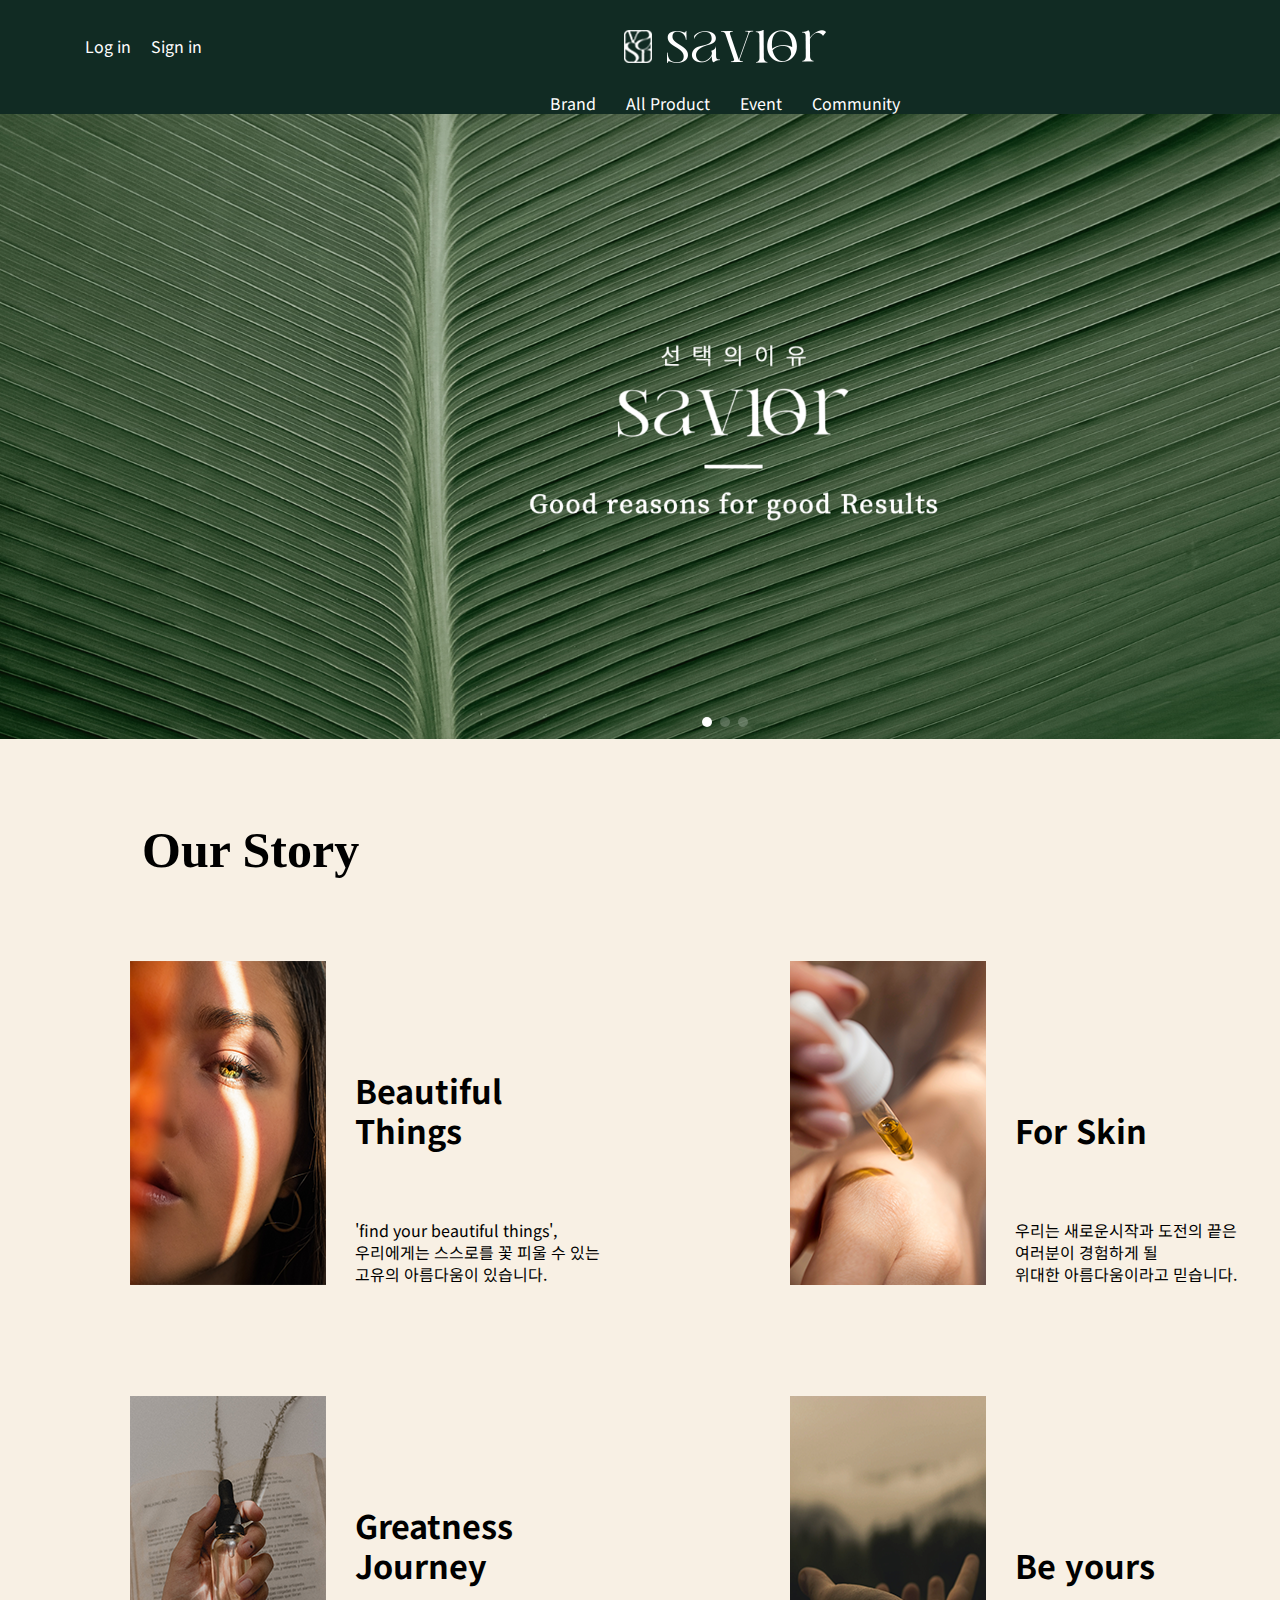
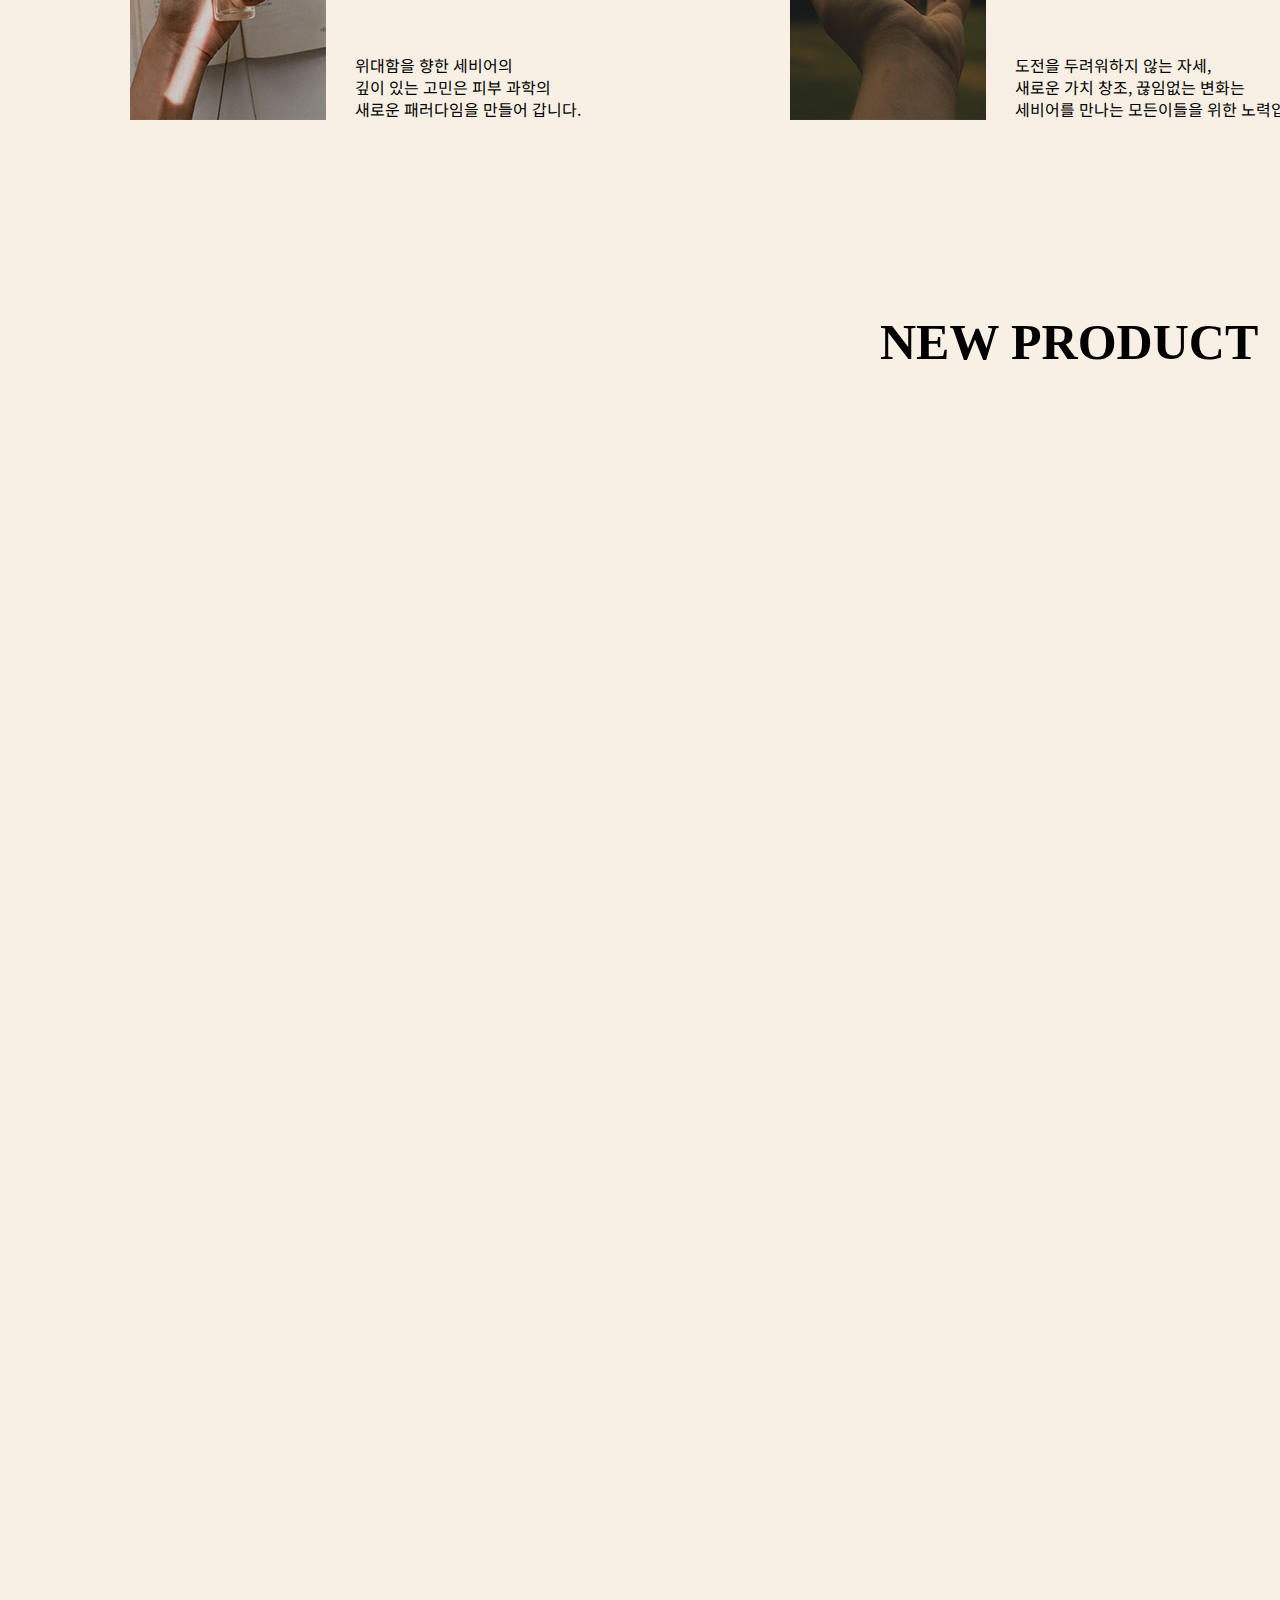
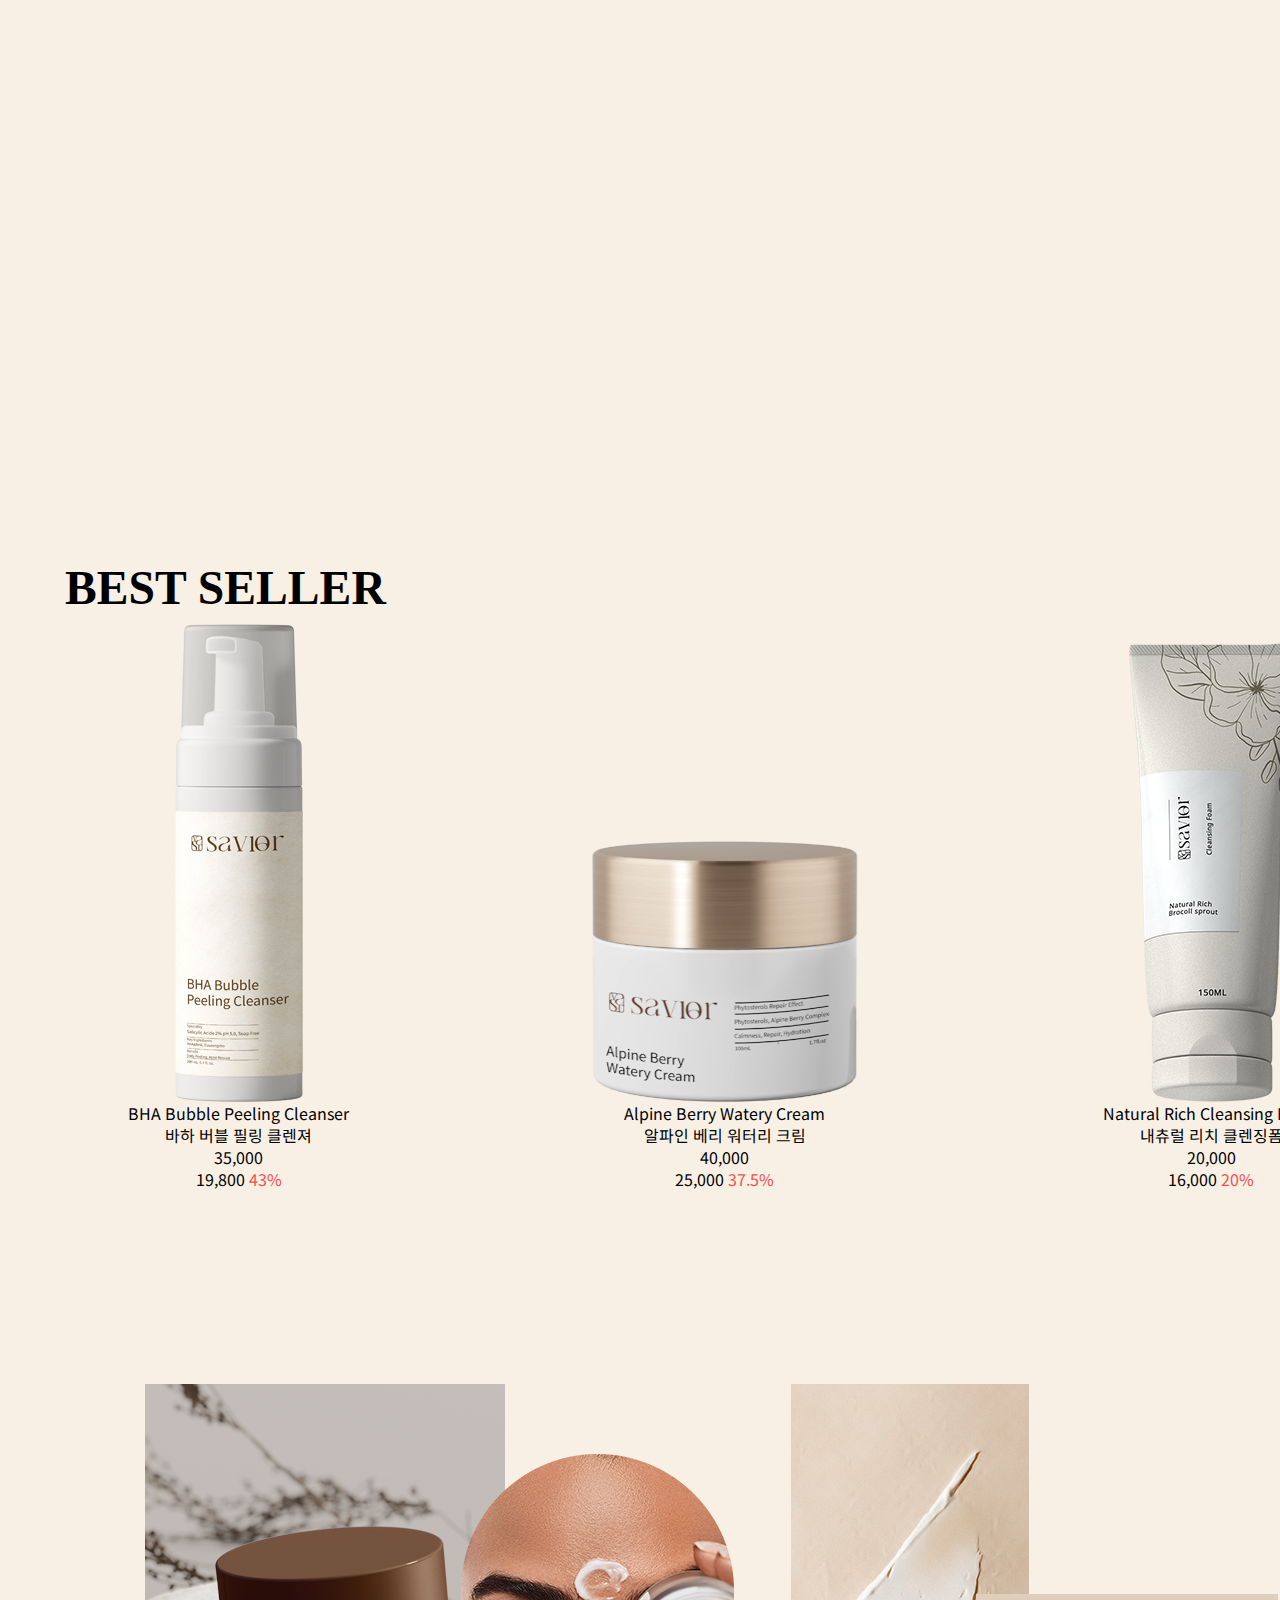
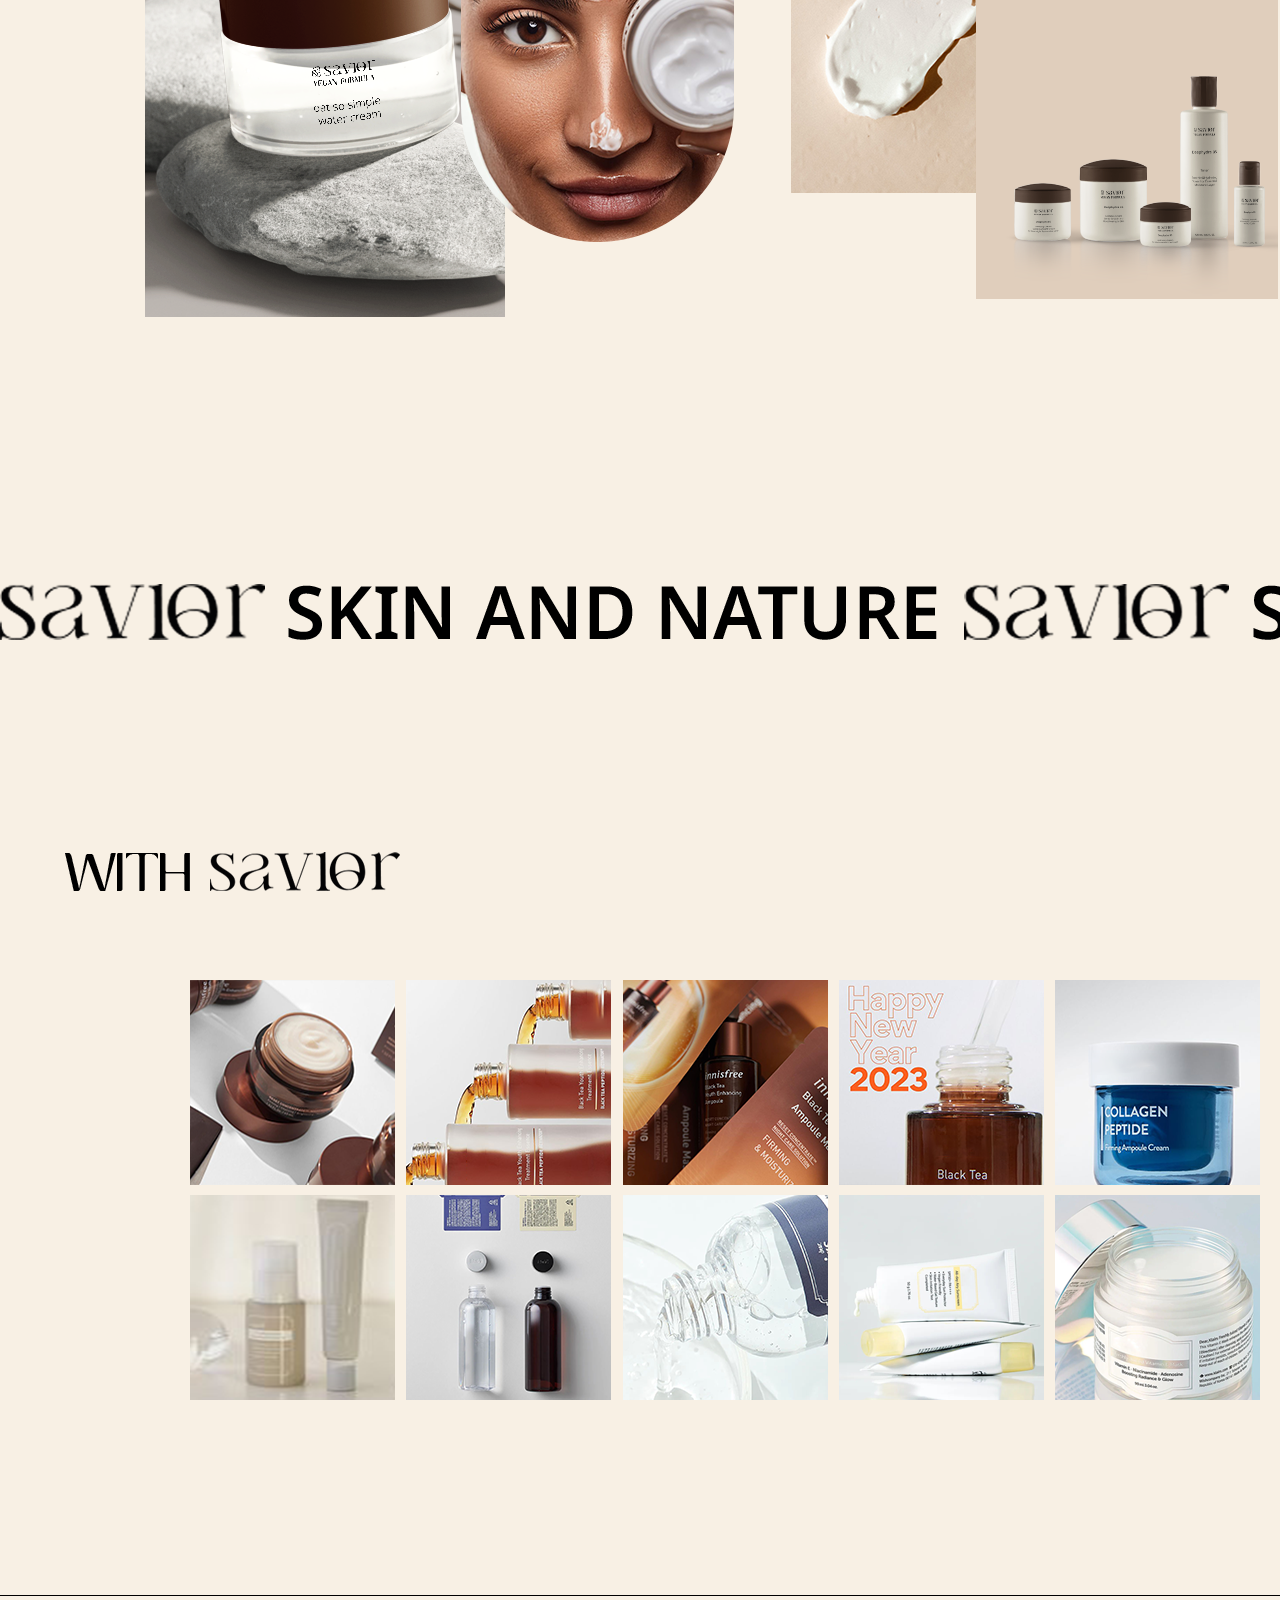
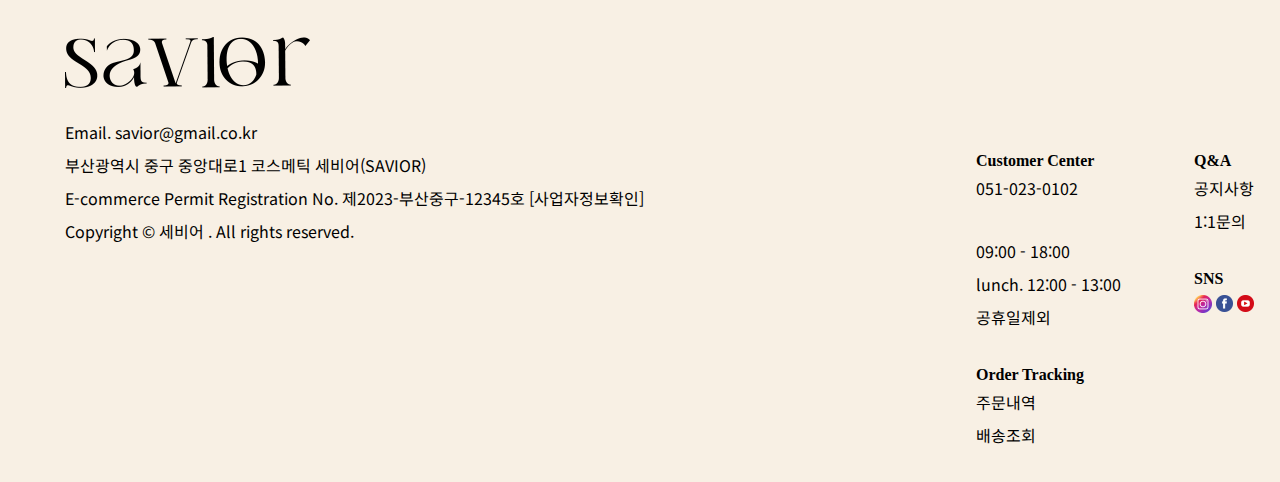
==== index.html @ 891a9ca2 "Add files via upload" ====
<!DOCTYPE html>
<html lang="ko">

<head>
    <meta charset="UTF-8">
    <link rel="shortcut icon" href="./fabicon/favicon.ico" <meta http-equiv="X-UA-Compatible" content="IE=edge">
    <meta name="viewport" content="width=1450">
    <title>세비어｜savior</title>
    <!-- Link Swiper's CSS -->
    <!--aos-->
    <link href="https://unpkg.com/aos@2.3.1/dist/aos.css" rel="stylesheet">
    <script src="https://unpkg.com/aos@2.3.1/dist/aos.js"></script>
    <!--aos-->
    <link rel="stylesheet" href="https://cdn.jsdelivr.net/npm/swiper@9/swiper-bundle.min.css" />
    <link rel="stylesheet" href="./mainbanner.css">
    <link rel="preconnect" href="https://fonts.googleapis.com">
    <link rel="preconnect" href="https://fonts.gstatic.com" crossorigin>
    <link href="https://fonts.googleapis.com/css2?family=Noto+Sans+KR:wght@100;300;400;500;700;900&display=swap"
        rel="stylesheet">
    <link rel="stylesheet" href="/font/NT_Josefine_only_personal_use.eot">
    <link rel="stylesheet" href="./font/NT_Josefine_only_personal_use.woff">
    <link rel="stylesheet" href="./font/AUBREY1__.eot">
    <link rel="stylesheet" href="./font/AUBREY1__.woff">
</head>

<body>
    <div id="header">
        <div id="header_inner">
            <ul class="login">
                <li><a href="#">Log in</a></li>
                <li><a href="#">Sign in</a></li>
            </ul>
            <h1 class="logo"><a href="./index.html"><img src="./mainbanner_image/logoc.png" alt="로고"></a></h1>
            <a href="#"><img src="./mainbanner_image/market.png" 장바구니"></a>
        </div>
        <!--header_inner-->
        <ul class="menu">
            <li><a href="./brand.html">Brand</a></li>
            <li><a href="./allproduct.html">All Product</a></li>
            <li><a href="./event.html">Event</a></li>
            <li><a href="./community.html">Community</a></li>
        </ul>
    </div>
    <!--header-->
    <!--slide-->
    <!-- Swiper -->
    <div class="swiper mainbanner_img">
        <div class="swiper-wrapper">
            <div class="swiper-slide"><img src="./mainbanner_image/mainbanner_1.png" alt=""></div>
            <div class="swiper-slide"><img src="./mainbanner_image/mainbanner_2.jpg" alt=""></div>
            <div class="swiper-slide"><img src="./mainbanner_image/mainbanner_3.png" alt=""></div>

        </div>
        <div class="swiper-pagination"></div>
    </div>

    <!-- Swiper JS -->
    <script src="https://cdn.jsdelivr.net/npm/swiper@9/swiper-bundle.min.js"></script>

    <!-- Initialize Swiper -->
    <script>
        var swiper = new Swiper(".mainbanner_img", {
            pagination: {
                el: ".swiper-pagination",
            },
            autoplay: {
                delay: 3000,
                disableOnInteraction: false,
            },
        });

    </script>
    <!-- Swiper -->
    <h1 class="Our">Our Story</h1>
    <div id="story">

        <div id="story_picture1">
            <div class="story_img1">
                <img src="./mainbanner_image/story1.png" alt="사진1">
            </div>
            <div class="story_text">
                <h1> <span>Beautiful</span> <br><span>Things</span></h1>
                <p>'find your beautiful things',
                    <br>우리에게는 스스로를 꽃 피울 수 있는
                    <br>고유의 아름다움이 있습니다.
                </p>
            </div>
        </div>
        <div id="story_picture2">
            <div class="story_img2">
                <img src="./mainbanner_image/story2.png" alt="사진2">
            </div>
            <div class="story_text">
                <h1><span>For Skin</span></h1>
                <p>우리는 새로운시작과 도전의 끝은<br>
                    여러분이 경험하게 될
                    <br>위대한 아름다움이라고 믿습니다.
                </p>
            </div>
        </div>
        <div id="story_picture3">
            <div class="story_img3">
                <img src="./mainbanner_image/story3.png" alt="사진3">
            </div>
            <div class="story_text">
                <h1><span>Greatness</span><br><span>Journey</span></h1>
                <p>위대함을 향한 세비어의<br>
                    깊이 있는 고민은 피부 과학의<br>
                    새로운 패러다임을 만들어 갑니다.</p>
            </div>
        </div>
        <div id="story_picture4">
            <div class="story_img4">
                <img src="./mainbanner_image/story4.png" alt="사진4">
            </div>
            <div class="story_text">
                <h1><span>Be yours</span></h1>
                <p>도전을 두려워하지 않는 자세,<br>
                    새로운 가치 창조, 끊임없는 변화는<br>
                    세비어를 만나는 모든이들을 위한 노력입니다.</p>
            </div>
        </div>
    </div>
    <!--story 끝-->
    <!--뉴프로덕츠-->
    <div id="new_product">
        <div class="oil">
            <!--오일이너-->
            <div class="oil_inner" data-aos="fade-right" data-aos-offset="300" data-aos-easing="ease-in-sine"><img
                    src="./mainbanner_image/oil.png" alt="오일">
                <h2>DOUBLE LAYER REVITAZING SERUM</h2>
                <P>단 하나의 앰플로 주름개선과 동시에 케어하는 기능성 앰플</P>
                <P><a href="#" class="button">제품 보러가기</a></P>
            </div>
            <!--오일이너-->
            <h1>NEW PRODUCT</h1>
        </div>
    </div>
    <!--뉴프로덕츠 end-->
    <!--뉴프로덕츠2 -->
    <div id="new_product2" data-aos="fade-left" data-aos-offset="350" data-aos-easing="ease-in-sine">
        <img src="./mainbanner_image/handcream.png" alt="핸드크림">
        <h2>Allergy-free Vegan Formular Handcream</h2>
        <p>동물성 원료를 사용하지않은 비건 핸드크림</p>
        <P><a href="#" class="button">제품 보러가기</a></P>
    </div>
    <!--뉴프로덕츠2 end-->
    <h1 id="best">BEST SELLER</h1>
    <div id="best_seller"><!--배경이미지, 높이-->
        <div class="best_inner1"><!--마진오토, 포지션 기준-->
            <div class="best_inner_inner1">
                <img src="./mainbanner_image/form1.png" alt="">
                <p>BHA Bubble Peeling Cleanser<br>
                    바하 버블 필링 클렌져
                </p>
                <p>35,000<br>
                    19,800 <span class="sale">43%</span>
                </p>
            </div>

            <div class="best_inner_inner2">
                <img src="./mainbanner_image/cream.png" alt="">
                <p>Alpine Berry Watery Cream<br>
                    알파인 베리 워터리 크림</p>
                <p>
                    40,000<br>
                    25,000 <span class="sale">37.5%</span>
                </p>
            </div>
            <div class="best_inner_inner3">
                <img src="./mainbanner_image/form2.png" alt="">
                <p>Natural Rich Cleansing Foam<br>
                    내츄럴 리치 클렌징폼</p>
                <p>20,000<br>
                    16,000 <span class="sale">20%</span></p>
            </div>
        </div>
    </div>
    <div id="introduce">
        <div class="introduce_inner1">
            <img src="./mainbanner_image/introduce1.png" alt="소개1">
        </div>
        <div class="introduce_inner2">
            <img src="./mainbanner_image/introduce2.png" alt="소개2">
        </div>
        <div class="introduce_inner3">
            <img src="./mainbanner_image/introduce3.png" alt="소개3">
        </div>
        <div class="introduce_inner4">
            <img src="./mainbanner_image/introduce4.png" alt="소개4">
        </div>
        <div class="text1">
            <p data-aos="fade-left" data-aos-offset="350" data-aos-easing="ease-in-sine">It will make<br>
                your skin savior.</p>
        </div>
        <div class="text2" data-aos="fade-right" data-aos-offset="350" data-aos-easing="ease-in-sine">
            <p>That's our value.</p>
        </div>
    </div>
    <!--introduce end-->
    <div id="slide">
        <ul class="slide_inner">
            <li><img src="./mainbanner_image/garo.png" alt=""></li>
            <li><img src="./mainbanner_image/garo.png" alt=""></li>
        </ul>
    </div>
    <div id="photo">
        <div class="with">
            <h1><img src="./mainbanner_image/WITH.png" alt=""></h1>
        </div>
        <div class="review">
            <a href="#" class="top"><img src="./mainbanner_image/review1.png" alt=""></a>
            <a href="#" class="top"> <img src="./mainbanner_image/review2.png" alt=""></a>
            <a href="#" class="top"> <img src="./mainbanner_image/review3.png" alt=""></a>
            <a href="#" class="top"> <img src="./mainbanner_image/review4.png" alt=""></a>
            <a href="#" class="top"> <img src="./mainbanner_image/review5.png" alt=""></a>
            <a href="#"> <img src="./mainbanner_image/review6.png" alt=""></a>
            <a href="#"> <img src="./mainbanner_image/review7.png" alt=""></a>
            <a href="#"> <img src="./mainbanner_image/review8.png" alt=""></a>
            <a href="#"> <img src="./mainbanner_image/review9.png" alt=""></a>
            <a href="#"> <img src="./mainbanner_image/review10.png" alt=""></a>
        </div>
    </div>

    <div id="line">
        <div id="footer">
            <div class="footer_inner1">
                <h1><img src="./mainbanner_image/savior.png" alt=""></h1>
                <p>Email. savior@gmail.co.kr<br>
                    부산광역시 중구 중앙대로1 코스메틱 세비어(SAVIOR)<br>
                    E-commerce Permit Registration No. 제2023-부산중구-12345호 [사업자정보확인]<br>
                    Copyright © 세비어 . All rights reserved.
                </p>
            </div>
            <!--푸터이너1end-->
            <div class="footer_inner2">
                <div class="inner2_1">
                    <h4>Customer Center</h4>
                    <p>
                        051-023-0102
                    </p>
                    <p>09:00 - 18:00<br>
                        lunch. 12:00 - 13:00<br>
                        공휴일제외
                    </p>
                    <h4>Order Tracking</h4>
                    <p>주문내역<br>
                        배송조회</p>
                </div>
                <!--이너2-1 end-->
                <div class="inner2_2">
                    <h4>Q&A</h4>
                    <p>공지사항<br>1:1문의</p>
                    <h4>SNS</h4>
                    <a href="#"><img src="./mainbanner_image/instagram.png" alt=""></a>
                    <a href="#"><img src="./mainbanner_image/facebook.png" alt=""></a>
                    <a href="#"><img src="./mainbanner_image/youtube.png" alt=""></a>
                </div>
            </div>
        </div>
    </div>












    <script>
        AOS.init();
    </script>
</body>

</html>
---- mainbanner.css ----
@charset "utf-8";

* {
    margin: 0;
    padding: 0;
}

img,
video,
iframe {
    vertical-align: middle;
}

a {
    text-decoration: none;
    color: inherit;
}

ul {
    list-style: none;
}

body {
    font-size: 16px;
    color: #000;
    line-height: 22px;
    font-family: 'Noto Sans KR', sans-serif;
    background-color: #f8f0e4;
    min-width: 1450px;
}

html {
    cursor: url(./mainbanner_image/cursor.png), auto
}

#header {
    background-color: #112b23;
    color: #fff;
}

#header_inner {
    width: 1320px;
    position: relative;
    margin: 0 auto;
    display: flex;
    align-items: center;
    justify-content: space-between;
    padding: 30px 0;
    font-size: 16px;
}

/*
호버*/
#header_inner ul li a {
    position: relative;
}

#header_inner ul li a::after {
    content: "";
    background-color: #fff;
    display: block;
    height: 1px;
    width: 0%;
    position: absolute;
    bottom: 0;
    left: 0;
}

#header_inner ul li a:hover::after {
    width: 100%;
    transition: all 0.5s;
}

/*호버*/
.login {
    display: flex;
}

.logo {
    position: absolute;
    top: 30px;
    left: 50%;
    transform: translateX(-50%);
}

.login li {
    padding-left: 20px;
}

.menu {
    display: flex;
    justify-content: center;
}

.menu li {
    padding: 0 15px;
    font-size: 16px;
}

/*해더 끝*/
.swiper-slide img {
    width: 100%;
}

.swiper-pagination span {
    width: 10px;
    height: 10px;
    background: #ffffff;
}

.Our {
    width: 1320px;
    margin: 0 auto;
    padding: 100px 0px;
    font-family: 'Aubrey';
    font-size: 50px;
    padding-left: 142px;
}

#story {
    width: 1320px;
    margin: 0 auto;
    display: flex;
    flex-wrap: wrap;
    justify-content: space-around;
}

#story>div {
    width: 530px;
    display: flex;
    padding-bottom: 111px;
}

.story_text h1 {
    font-size: 32.4px;
    line-height: 40px;

}

.story_text p {
    font-size: 16px;
    padding-top: 69px;
}

.story_text h1 span {
    position: relative;
}

.story_text h1 span::after {
    content: "";
    background-color: #000;
    display: block;
    height: 3px;
    width: 100%;
    position: absolute;
    bottom: 0;
    left: 0;
    opacity: 0;
}

.story_text h1:hover span::after {
    opacity: 1;
    transition: all 0.5s;
}



.story_text {
    padding-left: 29px;
    display: flex;
    flex-direction: column;
    justify-content: flex-end;
}

#new_product {
    width: 1320px;
    margin: 0 auto;
    padding-top: 100px;
}


.oil {
    display: flex;
}

.oil>h1 {
    font-family: 'Aubrey';
    font-size: 50px;
}

.oil_inner>h2 {
    font-size: 35.38px;
    margin-top: 70px;
}

.oil_inner>p {
    margin-top: 40px;
}

#new_product2 {
    width: 1320px;
    margin: 0 auto;
    text-align: right;
}

#new_product2>h2 {
    font-size: 35.38px;
    margin-top: 70px;

}

#new_product2>p {
    margin-top: 40px;
}

.button {
    border: 1px solid #000;
    display: inline-block;
    background-color: #000;
    color: #fff;
    padding: 15px;
    border-radius: 50px;
    margin-bottom: 185px;

}

#best {
    margin: 0 auto;
    width: 1320px;
    font-family: 'Aubrey';
    font-size: 47.64px;
    padding-bottom: 25px;
}

#best_seller {

    margin: 0 auto;
    background-image: url(./mainbanner_image/background_attachment.png);
    background-attachment: fixed;
    height: 460px;
    margin-bottom: 300px;
}

.best_inner1 {
    margin: 0 auto;
    width: 1320px;
    position: relative;
}

.best_inner_inner1,
.best_inner_inner2,
.best_inner_inner3 {
    position: absolute;
    top: 0;
    text-align: center;
    width: 26.33%
}


.best_inner_inner1 {
    left: 0;

}

.best_inner_inner2 {
    left: 50%;
    transform: translateX(-50%);
}


.best_inner_inner3 {
    right: 0px;
}

.sale {
    color: #f54e4e;
}

#introduce {
    margin: 0 auto;
    width: 1320px;
    height: 800px;
    text-align: center;
    position: relative;
    display: flex;

}

.introduce_inner1,
.introduce_inner2,
.introduce_inner3,
.introduce_inner4 {
    position: absolute;
}

.introduce_inner1 {
    padding-left: 80px;
}

.introduce_inner2 {
    left: 30%;
    top: 70px;
}

.introduce_inner3 {
    left: 55%;
}

.introduce_inner4 {
    left: 69%;
    top: 210px;
}

.text1 {
    position: absolute;
    font-family: 'NT Josefine';
    font-size: 36.75px;
    right: 110px;
    top: 100px;

}

.text2 {
    position: absolute;
    font-family: 'NT Josefine';
    font-size: 50px;
    left: 582px;
    top: 488px;
}

#slide {
    width: 100%;
    overflow: hidden;
    position: relative;
    padding-bottom: 30px;


}

.slide_inner {
    width: 3840px;
    display: flex;
    justify-content: space-between;
    animation: rotate 8s linear infinite;
}

@keyframes rotate {
    0% {
        margin-left: 0;
    }

    100% {
        margin-left: -1920px;
        /*slide_inner의 ul길이와 동일하게 - 설정합니다!*/
    }
}





#photo {
    width: 1320px;
    margin: 0 auto;
    padding-top: 182px;
    padding-bottom: 195px;
}

.with {
    padding-bottom: 89px;
    padding-right: 100px
}

.review {
    width: 1070px;
    margin: auto;
    display: flex;
    flex-wrap: wrap;
    text-align: center;
    justify-content: space-between;

}

.review a {
    cursor: pointer;
    overflow: hidden;
}

.review a img {
    width: 100%;
}

.review a:hover img {
    transform: scale(1.2, 1.2);
}

.review a img {
    transition: all 0.5s;
}

.top {
    display: inline-block;
    margin-bottom: 10px;
}

h4 {
    font-family: 'aubrey';
}

/*푸터*/
#line {
    border-top: 1px solid #000;
}

#footer {
    width: 1320px;
    margin: 0 auto;
    display: flex;
    justify-content: space-between;
    font-size: 16px;
    padding-top: 41px;
}

#footer p {
    padding-bottom: 30px;
    line-height: 33px;
}

.footer_inner2 {
    display: flex;
    padding-top: 113px;
}

.footer_inner1 h1 {
    padding-bottom: 28px;
}

.inner2_1 {
    width: 218px;
}

.inner2_2 {
    width: 191px;
}
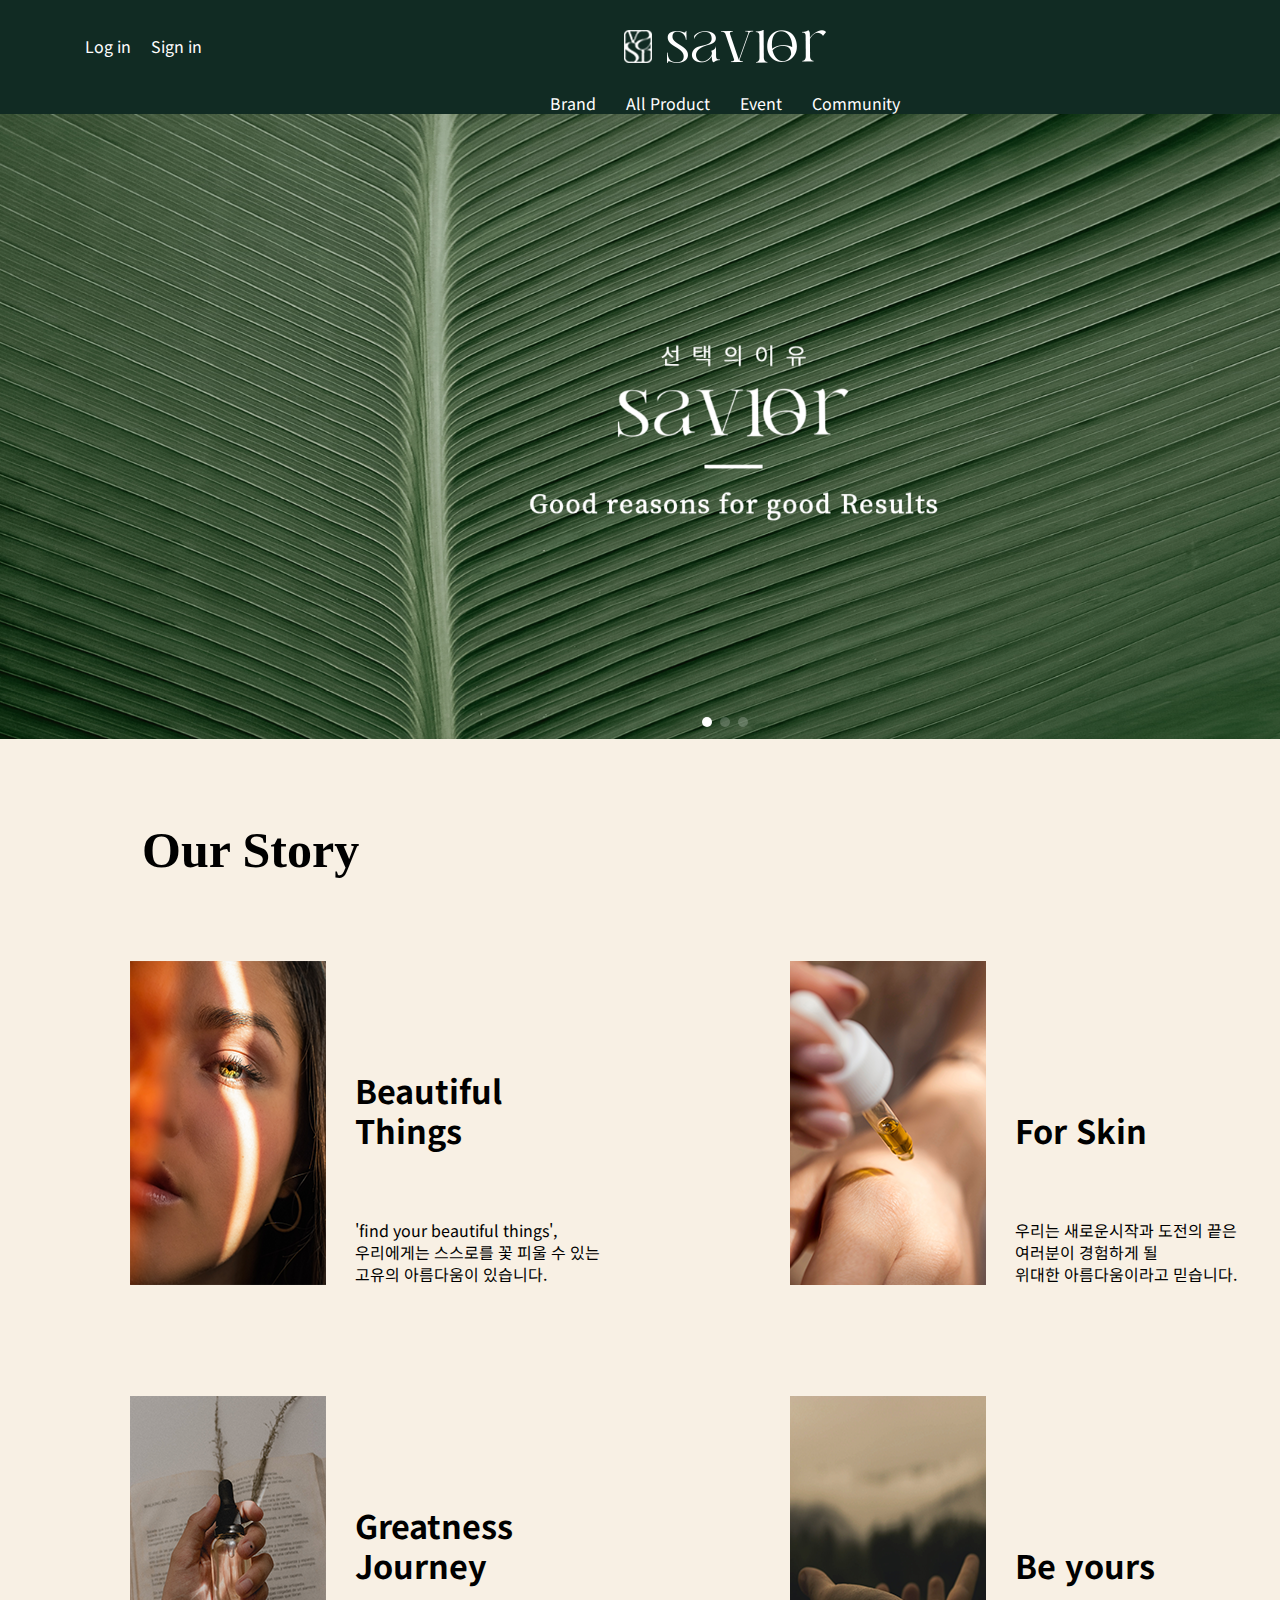
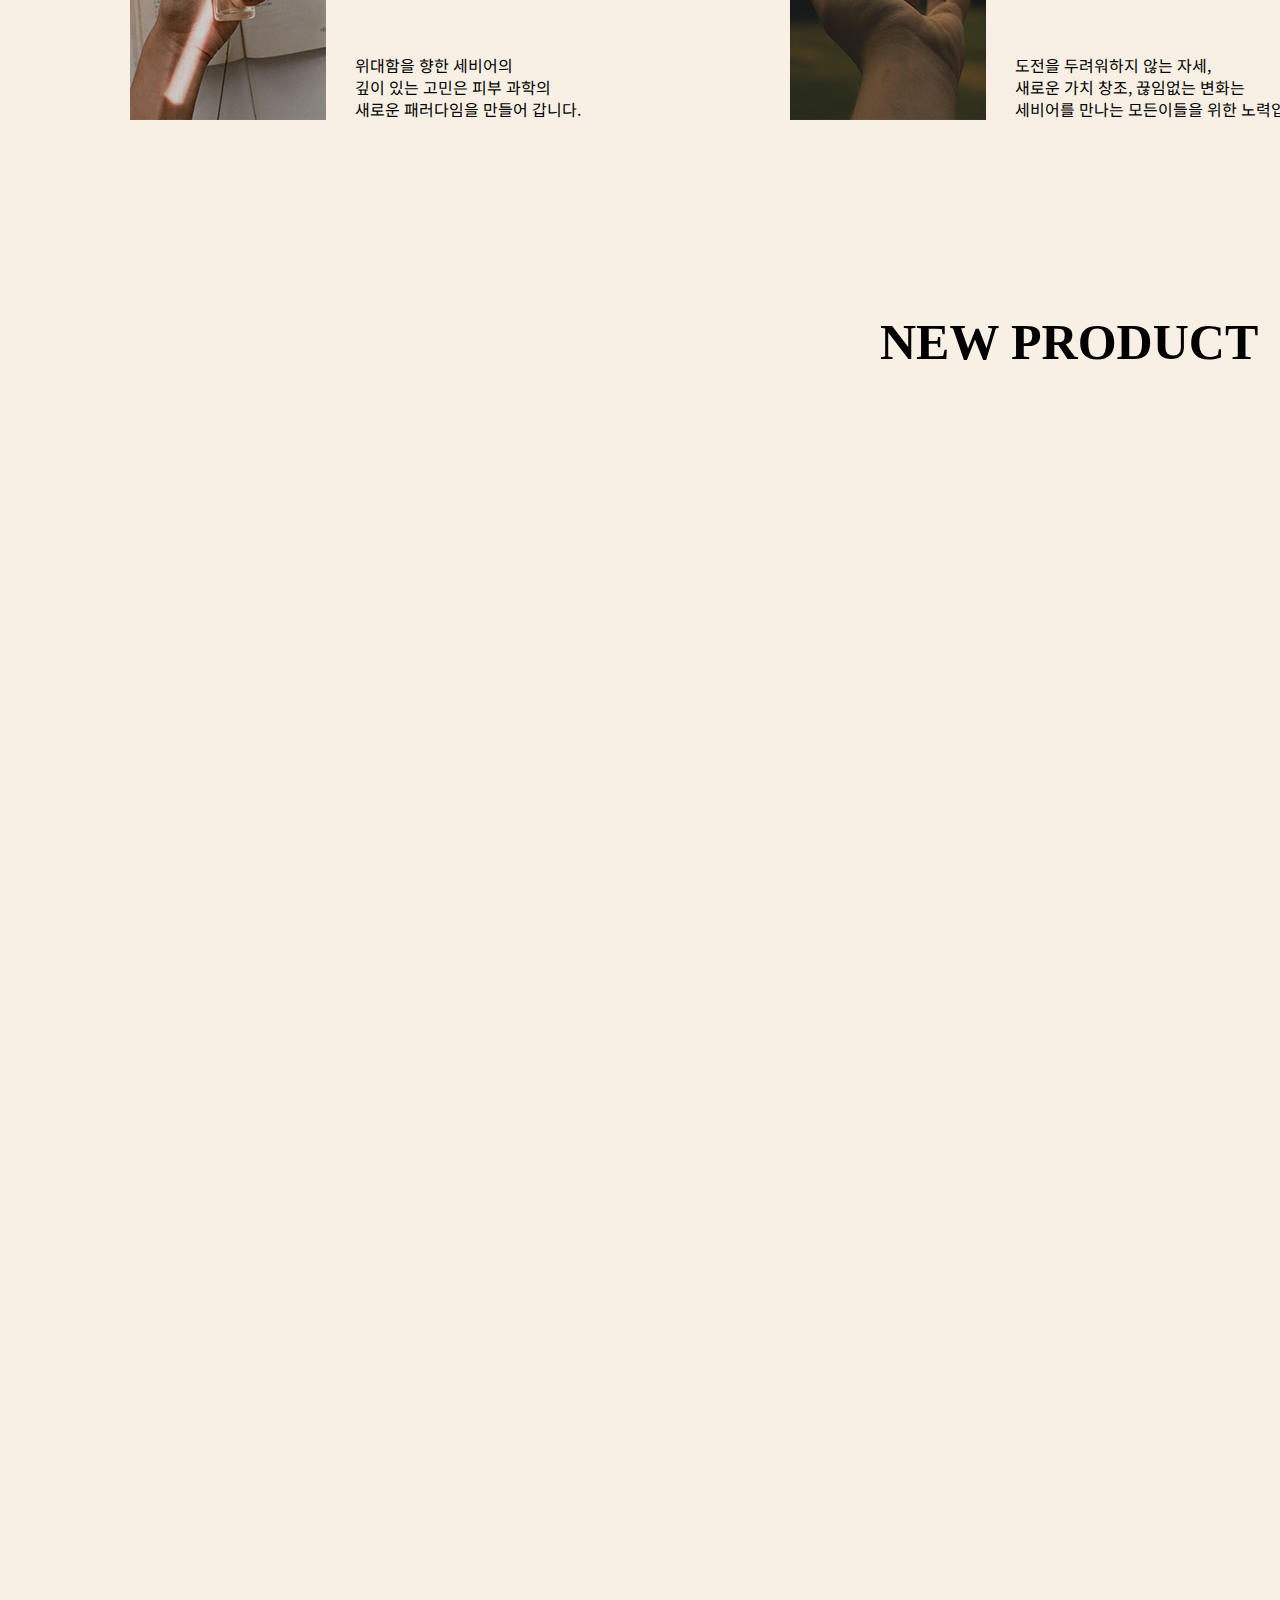
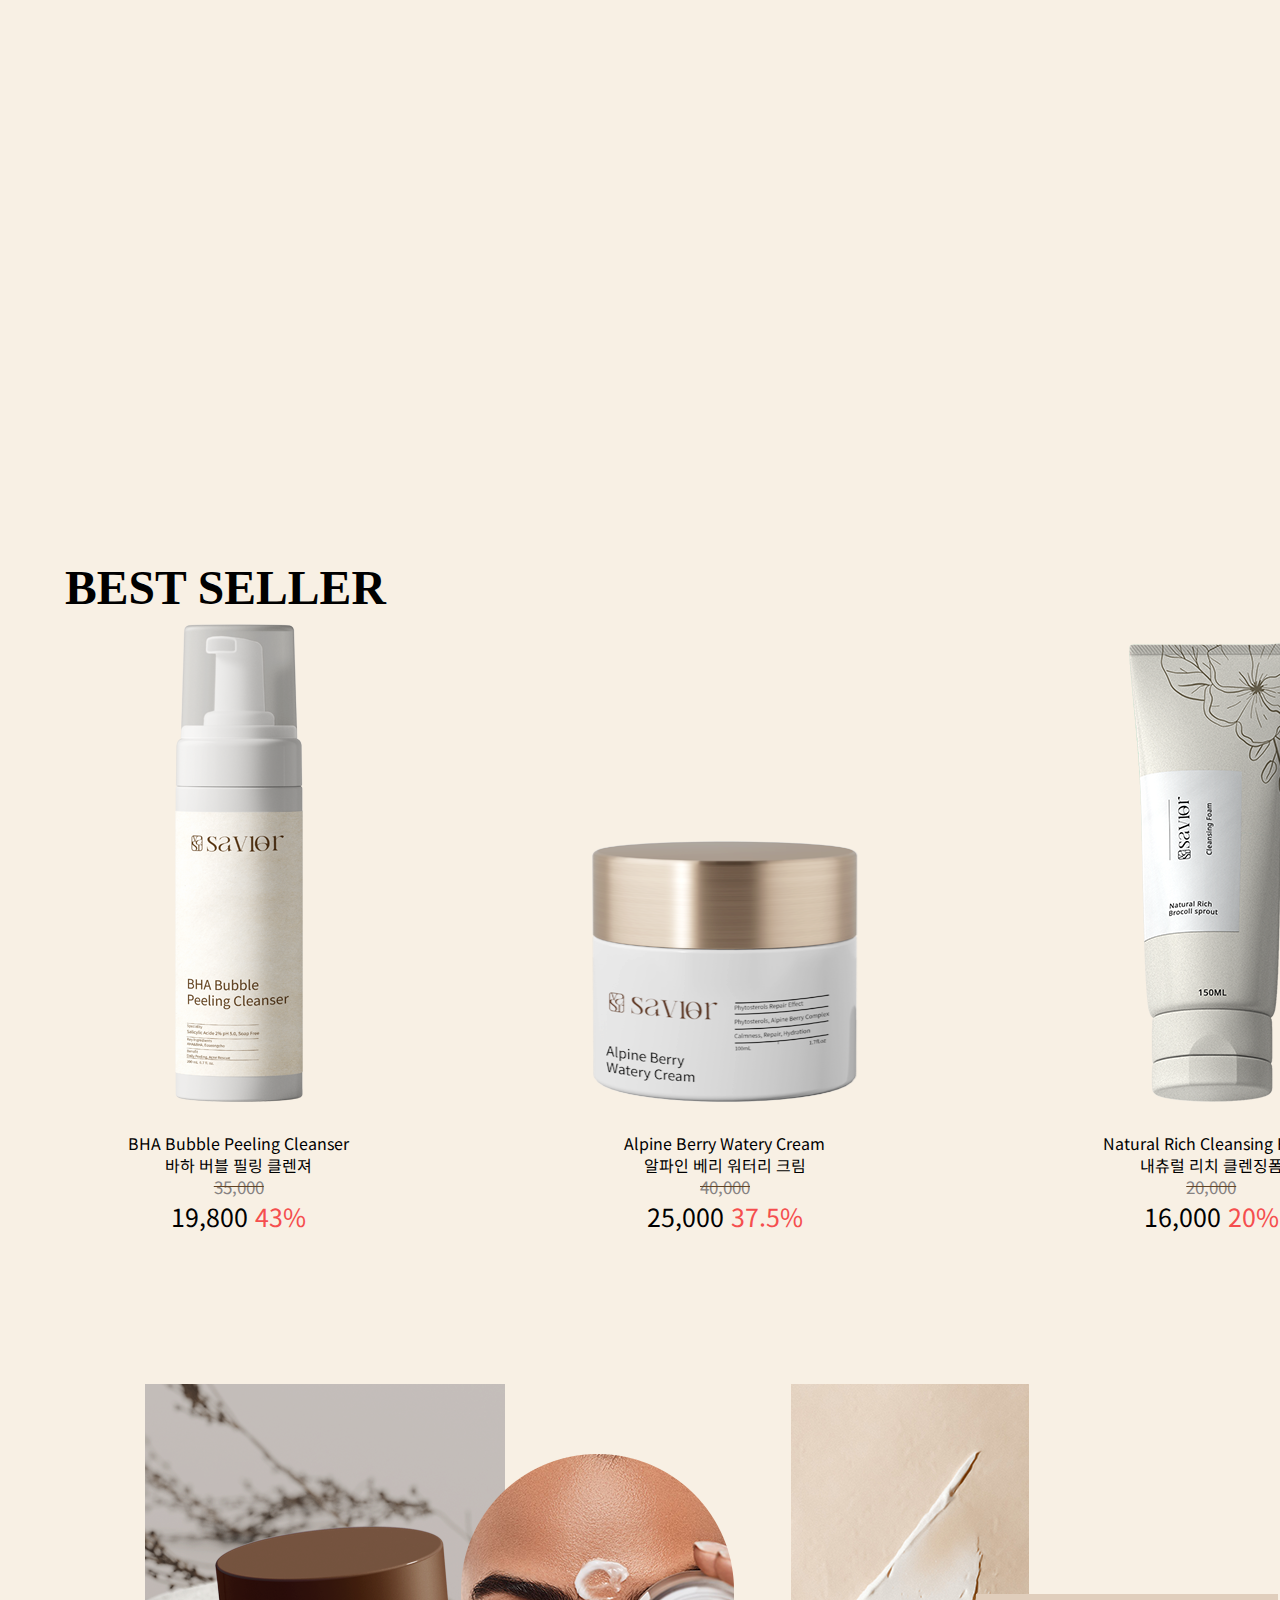
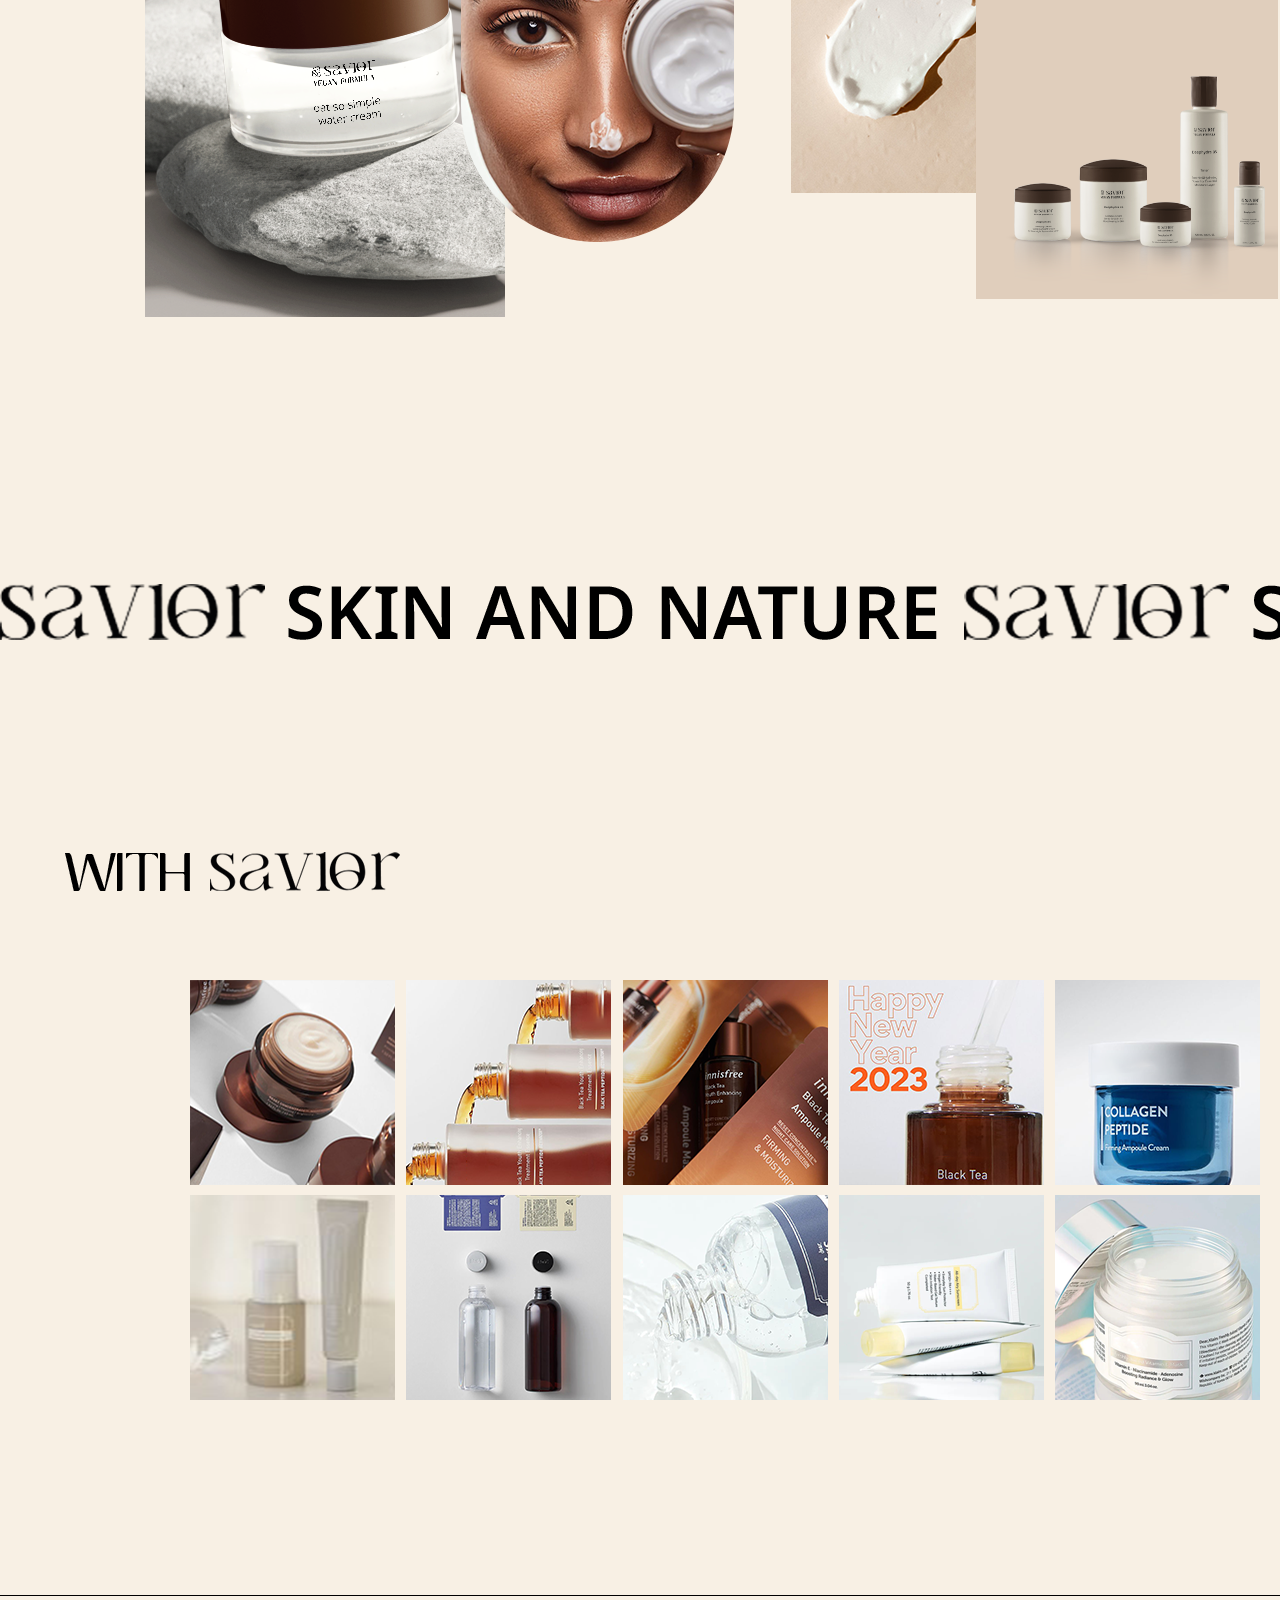
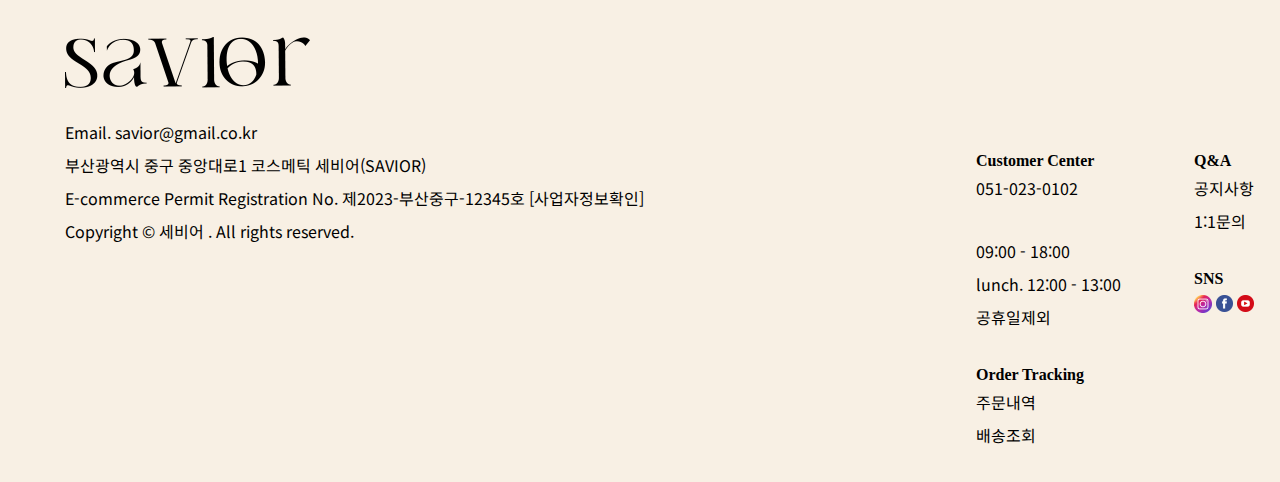
==== commit 4826d25e: "Add files via upload" ====
--- a/index.html
+++ b/index.html
@@ -75,8 +75,10 @@
     <div id="story">
 
         <div id="story_picture1">
-            <div class="story_img1">
-                <img src="./mainbanner_image/story1.png" alt="사진1">
+            <div class="story_img">
+                <h1>
+                    <img src="./mainbanner_image/story1.png" alt="사진1">
+                </h1>
             </div>
             <div class="story_text">
                 <h1> <span>Beautiful</span> <br><span>Things</span></h1>
@@ -87,8 +89,8 @@
             </div>
         </div>
         <div id="story_picture2">
-            <div class="story_img2">
-                <img src="./mainbanner_image/story2.png" alt="사진2">
+            <div class="story_img">
+                <h1><img src="./mainbanner_image/story2.png" alt="사진2"></h1>
             </div>
             <div class="story_text">
                 <h1><span>For Skin</span></h1>
@@ -99,8 +101,8 @@
             </div>
         </div>
         <div id="story_picture3">
-            <div class="story_img3">
-                <img src="./mainbanner_image/story3.png" alt="사진3">
+            <div class="story_img">
+                <h1><img src="./mainbanner_image/story3.png" alt="사진3"></h1>
             </div>
             <div class="story_text">
                 <h1><span>Greatness</span><br><span>Journey</span></h1>
@@ -110,8 +112,8 @@
             </div>
         </div>
         <div id="story_picture4">
-            <div class="story_img4">
-                <img src="./mainbanner_image/story4.png" alt="사진4">
+            <div class="story_img">
+                <h1><img src="./mainbanner_image/story4.png" alt="사진4"></h1>
             </div>
             <div class="story_text">
                 <h1><span>Be yours</span></h1>
@@ -153,8 +155,8 @@
                 <p>BHA Bubble Peeling Cleanser<br>
                     바하 버블 필링 클렌져
                 </p>
-                <p>35,000<br>
-                    19,800 <span class="sale">43%</span>
+                <p class="line">35,000</p>
+                <p class="big"> 19,800 <span class="sale">43%</span>
                 </p>
             </div>
 
@@ -162,17 +164,17 @@
                 <img src="./mainbanner_image/cream.png" alt="">
                 <p>Alpine Berry Watery Cream<br>
                     알파인 베리 워터리 크림</p>
-                <p>
-                    40,000<br>
-                    25,000 <span class="sale">37.5%</span>
+                <p class="line">
+                    40,000</p>
+                <p class="big">25,000  <span class="sale">37.5%</span>
                 </p>
             </div>
             <div class="best_inner_inner3">
                 <img src="./mainbanner_image/form2.png" alt="">
                 <p>Natural Rich Cleansing Foam<br>
                     내츄럴 리치 클렌징폼</p>
-                <p>20,000<br>
-                    16,000 <span class="sale">20%</span></p>
+                <p class="line">20,000</p>
+                <p class="big">16,000 <span class="sale">20%</span></p>
             </div>
         </div>
     </div>
--- a/mainbanner.css
+++ b/mainbanner.css
@@ -130,6 +130,21 @@
     display: flex;
     padding-bottom: 111px;
 }
+
+.story_img h1 {
+    cursor: pointer;
+    overflow: hidden;
+}
+
+.story_img h1 img {
+    width: 100%;
+    transition: all 0.5s;
+}
+
+.story_img h1:hover img {
+    transform: scale(1.2, 1.2);
+}
+
 
 .story_text h1 {
     font-size: 32.4px;
@@ -247,6 +262,7 @@
     position: relative;
 }
 
+
 .best_inner_inner1,
 .best_inner_inner2,
 .best_inner_inner3 {
@@ -272,9 +288,30 @@
     right: 0px;
 }
 
+.best_inner_inner1 img {
+    padding-bottom: 30px;
+}
+
+.best_inner_inner2 img {
+    padding-bottom: 30px;
+}
+
+.best_inner_inner3 img {
+    padding-bottom: 30px;
+}
+
 .sale {
     color: #f54e4e;
-}
+    font-size: 25px;
+}
+
+.line {
+    text-decoration: line-through #634320;
+    color:rgb(134, 130, 130);
+    padding-bottom: 7px;
+    font-size: 17px;
+}
+.big{font-size: 25px;}
 
 #introduce {
     margin: 0 auto;
